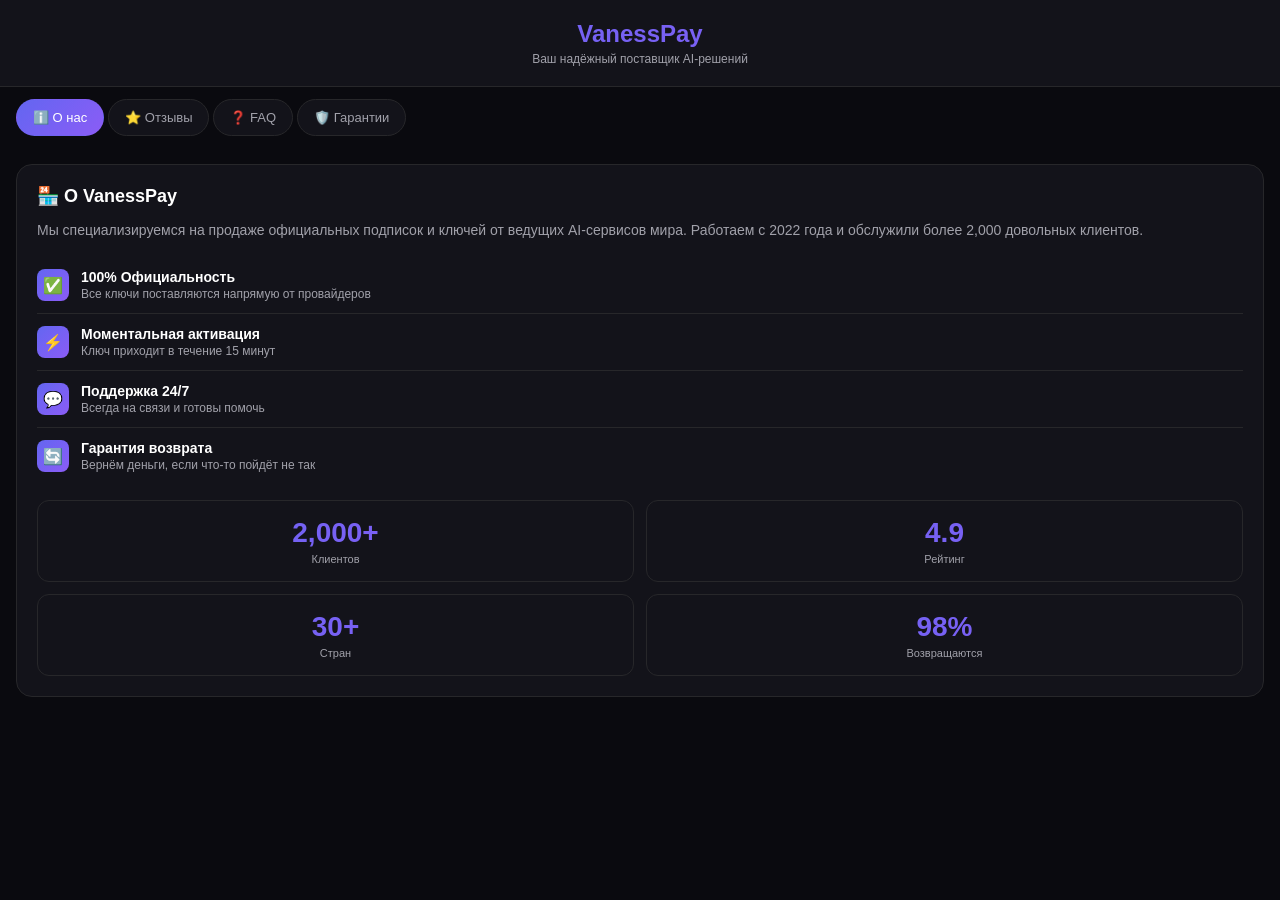
==== mini-app/index.html @ 2cfd7d1b "Add Mini App with tabs (about, reviews, FAQ, guarantees) and open_app button" ====
<!DOCTYPE html>
<html lang="ru">
<head>
    <meta charset="UTF-8">
    <meta name="viewport" content="width=device-width, initial-scale=1.0, maximum-scale=1.0, user-scalable=no">
    <title>VanessPay — AI решения</title>
    <script src="https://telegram.org/js/telegram-web-app.js"></script>
    <style>
        * {
            margin: 0;
            padding: 0;
            box-sizing: border-box;
        }

        :root {
            --bg-color: #0a0a0f;
            --card-bg: #13131a;
            --accent: #6366f1;
            --accent-hover: #818cf8;
            --text-primary: #ffffff;
            --text-secondary: #a1a1aa;
            --border: #27272a;
            --success: #22c55e;
            --gradient: linear-gradient(135deg, #6366f1 0%, #8b5cf6 100%);
        }

        body {
            font-family: -apple-system, BlinkMacSystemFont, 'Segoe UI', Roboto, sans-serif;
            background: var(--bg-color);
            color: var(--text-primary);
            min-height: 100vh;
            padding-bottom: 80px;
        }

        /* Header */
        .header {
            background: var(--card-bg);
            padding: 20px;
            text-align: center;
            border-bottom: 1px solid var(--border);
            position: sticky;
            top: 0;
            z-index: 100;
        }

        .header-logo {
            font-size: 24px;
            font-weight: 700;
            background: var(--gradient);
            -webkit-background-clip: text;
            -webkit-text-fill-color: transparent;
            background-clip: text;
        }

        .header-subtitle {
            color: var(--text-secondary);
            font-size: 12px;
            margin-top: 4px;
        }

        /* Tabs */
        .tabs {
            display: flex;
            gap: 4px;
            padding: 12px 16px;
            overflow-x: auto;
            -webkit-overflow-scrolling: touch;
            scrollbar-width: none;
            background: var(--bg-color);
            position: sticky;
            top: 80px;
        }

        .tabs::-webkit-scrollbar {
            display: none;
        }

        .tab {
            padding: 10px 16px;
            border-radius: 20px;
            font-size: 13px;
            font-weight: 500;
            white-space: nowrap;
            cursor: pointer;
            transition: all 0.3s ease;
            background: var(--card-bg);
            color: var(--text-secondary);
            border: 1px solid var(--border);
            min-width: fit-content;
        }

        .tab.active {
            background: var(--gradient);
            color: white;
            border-color: transparent;
        }

        /* Content */
        .content {
            padding: 16px;
        }

        .tab-content {
            display: none;
            animation: fadeIn 0.3s ease;
        }

        .tab-content.active {
            display: block;
        }

        @keyframes fadeIn {
            from { opacity: 0; transform: translateY(10px); }
            to { opacity: 1; transform: translateY(0); }
        }

        /* Cards */
        .card {
            background: var(--card-bg);
            border-radius: 16px;
            padding: 20px;
            margin-bottom: 16px;
            border: 1px solid var(--border);
        }

        .card-title {
            font-size: 18px;
            font-weight: 600;
            margin-bottom: 12px;
            display: flex;
            align-items: center;
            gap: 8px;
        }

        .card-text {
            color: var(--text-secondary);
            font-size: 14px;
            line-height: 1.6;
        }

        /* Feature List */
        .feature-list {
            list-style: none;
            margin-top: 16px;
        }

        .feature-item {
            display: flex;
            align-items: flex-start;
            gap: 12px;
            padding: 12px 0;
            border-bottom: 1px solid var(--border);
        }

        .feature-item:last-child {
            border-bottom: none;
        }

        .feature-icon {
            width: 32px;
            height: 32px;
            border-radius: 8px;
            background: var(--gradient);
            display: flex;
            align-items: center;
            justify-content: center;
            font-size: 16px;
            flex-shrink: 0;
        }

        .feature-text h4 {
            font-size: 14px;
            font-weight: 600;
            margin-bottom: 2px;
        }

        .feature-text p {
            font-size: 12px;
            color: var(--text-secondary);
        }

        /* Stats */
        .stats-grid {
            display: grid;
            grid-template-columns: repeat(2, 1fr);
            gap: 12px;
            margin-top: 16px;
        }

        .stat-card {
            background: var(--card-bg);
            border-radius: 12px;
            padding: 16px;
            text-align: center;
            border: 1px solid var(--border);
        }

        .stat-value {
            font-size: 28px;
            font-weight: 700;
            background: var(--gradient);
            -webkit-background-clip: text;
            -webkit-text-fill-color: transparent;
            background-clip: text;
        }

        .stat-label {
            font-size: 11px;
            color: var(--text-secondary);
            margin-top: 4px;
        }

        /* Reviews */
        .review-card {
            background: var(--card-bg);
            border-radius: 16px;
            padding: 16px;
            margin-bottom: 12px;
            border: 1px solid var(--border);
        }

        .review-header {
            display: flex;
            justify-content: space-between;
            align-items: center;
            margin-bottom: 8px;
        }

        .review-author {
            font-weight: 600;
            font-size: 14px;
        }

        .review-stars {
            color: #fbbf24;
            font-size: 12px;
        }

        .review-text {
            font-size: 13px;
            color: var(--text-secondary);
            line-height: 1.5;
        }

        /* FAQ */
        .faq-item {
            background: var(--card-bg);
            border-radius: 12px;
            margin-bottom: 8px;
            border: 1px solid var(--border);
            overflow: hidden;
        }

        .faq-question {
            padding: 16px;
            font-weight: 600;
            font-size: 14px;
            cursor: pointer;
            display: flex;
            justify-content: space-between;
            align-items: center;
        }

        .faq-question::after {
            content: '+';
            font-size: 20px;
            color: var(--accent);
            transition: transform 0.3s;
        }

        .faq-item.open .faq-question::after {
            transform: rotate(45deg);
        }

        .faq-answer {
            padding: 0 16px;
            max-height: 0;
            overflow: hidden;
            transition: all 0.3s ease;
            font-size: 13px;
            color: var(--text-secondary);
            line-height: 1.6;
        }

        .faq-item.open .faq-answer {
            padding: 0 16px 16px;
            max-height: 500px;
        }

        /* Guarantees */
        .guarantee-item {
            display: flex;
            align-items: flex-start;
            gap: 12px;
            padding: 14px 0;
            border-bottom: 1px solid var(--border);
        }

        .guarantee-item:last-child {
            border-bottom: none;
        }

        .guarantee-check {
            width: 24px;
            height: 24px;
            background: var(--success);
            border-radius: 50%;
            display: flex;
            align-items: center;
            justify-content: center;
            font-size: 12px;
            flex-shrink: 0;
        }

        .guarantee-text {
            font-size: 13px;
            line-height: 1.5;
        }

        .guarantee-text strong {
            display: block;
            margin-bottom: 2px;
        }

        /* CTA Button */
        .cta-button {
            display: block;
            width: 100%;
            padding: 16px;
            background: var(--gradient);
            color: white;
            border: none;
            border-radius: 12px;
            font-size: 15px;
            font-weight: 600;
            cursor: pointer;
            text-align: center;
            text-decoration: none;
            margin-top: 20px;
        }

        /* Mobile adjustments */
        @media (max-width: 380px) {
            .stats-grid {
                grid-template-columns: 1fr;
            }
        }

        /* Loading animation */
        .skeleton {
            background: linear-gradient(90deg, var(--card-bg) 25%, var(--border) 50%, var(--card-bg) 75%);
            background-size: 200% 100%;
            animation: shimmer 1.5s infinite;
            border-radius: 8px;
            height: 100px;
        }

        @keyframes shimmer {
            0% { background-position: -200% 0; }
            100% { background-position: 200% 0; }
        }
    </style>
</head>
<body>
    <!-- Header -->
    <header class="header">
        <div class="header-logo">VanessPay</div>
        <div class="header-subtitle">Ваш надёжный поставщик AI-решений</div>
    </header>

    <!-- Tabs -->
    <nav class="tabs">
        <div class="tab active" data-tab="about">ℹ️ О нас</div>
        <div class="tab" data-tab="reviews">⭐ Отзывы</div>
        <div class="tab" data-tab="faq">❓ FAQ</div>
        <div class="tab" data-tab="guarantees">🛡️ Гарантии</div>
    </nav>

    <!-- Content -->
    <main class="content">
        <!-- О нас -->
        <div class="tab-content active" id="about">
            <div class="card">
                <div class="card-title">🏪 О VanessPay</div>
                <div class="card-text">
                    Мы специализируемся на продаже официальных подписок и ключей от ведущих AI-сервисов мира. Работаем с 2022 года и обслужили более 2,000 довольных клиентов.
                </div>

                <ul class="feature-list">
                    <li class="feature-item">
                        <div class="feature-icon">✅</div>
                        <div class="feature-text">
                            <h4>100% Официальность</h4>
                            <p>Все ключи поставляются напрямую от провайдеров</p>
                        </div>
                    </li>
                    <li class="feature-item">
                        <div class="feature-icon">⚡</div>
                        <div class="feature-text">
                            <h4>Моментальная активация</h4>
                            <p>Ключ приходит в течение 15 минут</p>
                        </div>
                    </li>
                    <li class="feature-item">
                        <div class="feature-icon">💬</div>
                        <div class="feature-text">
                            <h4>Поддержка 24/7</h4>
                            <p>Всегда на связи и готовы помочь</p>
                        </div>
                    </li>
                    <li class="feature-item">
                        <div class="feature-icon">🔄</div>
                        <div class="feature-text">
                            <h4>Гарантия возврата</h4>
                            <p>Вернём деньги, если что-то пойдёт не так</p>
                        </div>
                    </li>
                </ul>

                <div class="stats-grid">
                    <div class="stat-card">
                        <div class="stat-value">2,000+</div>
                        <div class="stat-label">Клиентов</div>
                    </div>
                    <div class="stat-card">
                        <div class="stat-value">4.9</div>
                        <div class="stat-label">Рейтинг</div>
                    </div>
                    <div class="stat-card">
                        <div class="stat-value">30+</div>
                        <div class="stat-label">Стран</div>
                    </div>
                    <div class="stat-card">
                        <div class="stat-value">98%</div>
                        <div class="stat-label">Возвращаются</div>
                    </div>
                </div>
            </div>
        </div>

        <!-- Отзывы -->
        <div class="tab-content" id="reviews">
            <div class="review-card">
                <div class="review-header">
                    <span class="review-author">💬 Алексей М., Москва</span>
                    <span class="review-stars">⭐⭐⭐⭐⭐</span>
                </div>
                <div class="review-text">
                    «Заказывал ChatGPT Plus на месяц. Ключ пришёл за 10 минут, всё работает идеально. Рекомендую!»
                </div>
            </div>

            <div class="review-card">
                <div class="review-header">
                    <span class="review-author">💬 Екатерина К., Киев</span>
                    <span class="review-stars">⭐⭐⭐⭐⭐</span>
                </div>
                <div class="review-text">
                    «Пользуюсь Midjourney через VanessPay уже полгода. Никаких проблем, цены адекватные, поддержка отвечает быстро.»
                </div>
            </div>

            <div class="review-card">
                <div class="review-header">
                    <span class="review-author">💬 Дмитрий В., Алматы</span>
                    <span class="review-stars">⭐⭐⭐⭐⭐</span>
                </div>
                <div class="review-text">
                    «Получил Gemini Ultra + Veo. Всё официально, можно проверить в своём аккаунте Google. Супер сервис!»
                </div>
            </div>

            <div class="review-card">
                <div class="review-header">
                    <span class="review-author">💬 Анна С., Минск</span>
                    <span class="review-stars">⭐⭐⭐⭐⭐</span>
                </div>
                <div class="review-text">
                    «Claude Pro — это просто космос! Спасибо команде за быструю активацию и адекватные цены.»
                </div>
            </div>

            <div class="review-card">
                <div class="review-header">
                    <span class="review-author">💬 Максим Т., Ташкент</span>
                    <span class="review-stars">⭐⭐⭐⭐⭐</span>
                </div>
                <div class="review-text">
                    «Заказывал Sora 2 для своего проекта. Результат превзошёл ожидания. Профессиональный подход!»
                </div>
            </div>
        </div>

        <!-- FAQ -->
        <div class="tab-content" id="faq">
            <div class="faq-item">
                <div class="faq-question">Это официальные ключи?</div>
                <div class="faq-answer">
                    Да, мы продаём только официальные подписки от компаний-разработчиков (OpenAI, Google, Anthropic и др.).
                </div>
            </div>

            <div class="faq-item">
                <div class="faq-question">Как быстро придёт ключ?</div>
                <div class="faq-answer">
                    Обычно в течение 15 минут после подтверждения оплаты.
                </div>
            </div>

            <div class="faq-item">
                <div class="faq-question">Что если ключ не будет работать?</div>
                <div class="faq-answer">
                    Гарантируем замену или полный возврат средств в течение 24 часов.
                </div>
            </div>

            <div class="faq-item">
                <div class="faq-question">Можно ли продлить подписку?</div>
                <div class="faq-answer">
                    Да, просто напишите менеджеру за несколько дней до окончания срока.
                </div>
            </div>

            <div class="faq-item">
                <div class="faq-question">Как происходит оплата?</div>
                <div class="faq-answer">
                    Оплата через безопасные каналы: криптовалюта, банковская карта, ЮMoney, СБП.
                </div>
            </div>

            <div class="faq-item">
                <div class="faq-question">Есть ли скидки?</div>
                <div class="faq-answer">
                    Да! При заказе от 3 месяцев — скидка 10%. От 6 месяцев — 15%.
                </div>
            </div>

            <div class="faq-item">
                <div class="faq-question">Поддерживаете ли вы клиентов?</div>
                <div class="faq-answer">
                    Да, поддержка работает 24/7 через Telegram.
                </div>
            </div>
        </div>

        <!-- Гарантии -->
        <div class="tab-content" id="guarantees">
            <div class="card">
                <div class="card-title">🛡️ Наши гарантии</div>

                <div class="guarantee-item">
                    <div class="guarantee-check">✓</div>
                    <div class="guarantee-text">
                        <strong>Юридическая чистота</strong>
                        Все операции официальны. Мы работаем в правовом поле.
                    </div>
                </div>

                <div class="guarantee-item">
                    <div class="guarantee-check">✓</div>
                    <div class="guarantee-text">
                        <strong>Оригинальные ключи</strong>
                        Поставляем только официальные подписки от компаний-разработчиков.
                    </div>
                </div>

                <div class="guarantee-item">
                    <div class="guarantee-check">✓</div>
                    <div class="guarantee-text">
                        <strong>Конфиденциальность</strong>
                        Ваши платёжные данные не хранятся на наших серверах.
                    </div>
                </div>

                <div class="guarantee-item">
                    <div class="guarantee-check">✓</div>
                    <div class="guarantee-text">
                        <strong>Гарантия работоспособности</strong>
                        Если ключ не работает — заменим или вернём деньги.
                    </div>
                </div>

                <div class="guarantee-item">
                    <div class="guarantee-check">✓</div>
                    <div class="guarantee-text">
                        <strong>Поддержка при настройке</strong>
                        Поможем активировать и настроить, если возникнут сложности.
                    </div>
                </div>

                <div class="guarantee-item">
                    <div class="guarantee-check">✓</div>
                    <div class="guarantee-text">
                        <strong>Прозрачное ценообразование</strong>
                        Цены без скрытых плалатежей. Что видите — то платите.
                    </div>
                </div>
            </div>
        </div>
    </main>

    <script>
        // Telegram Web App
        const tg = window.Telegram.WebApp;
        tg.ready();
        tg.expand();

        // Tabs functionality
        const tabs = document.querySelectorAll('.tab');
        const contents = document.querySelectorAll('.tab-content');

        tabs.forEach(tab => {
            tab.addEventListener('click', () => {
                const targetId = tab.dataset.tab;

                // Update active tab
                tabs.forEach(t => t.classList.remove('active'));
                tab.classList.add('active');

                // Update content
                contents.forEach(c => c.classList.remove('active'));
                document.getElementById(targetId).classList.add('active');
            });
        });

        // FAQ accordion
        document.querySelectorAll('.faq-question').forEach(question => {
            question.addEventListener('click', () => {
                const item = question.parentElement;
                item.classList.toggle('open');
            });
        });

        // Mark as fully loaded
        tg.ready();
    </script>
</body>
</html>
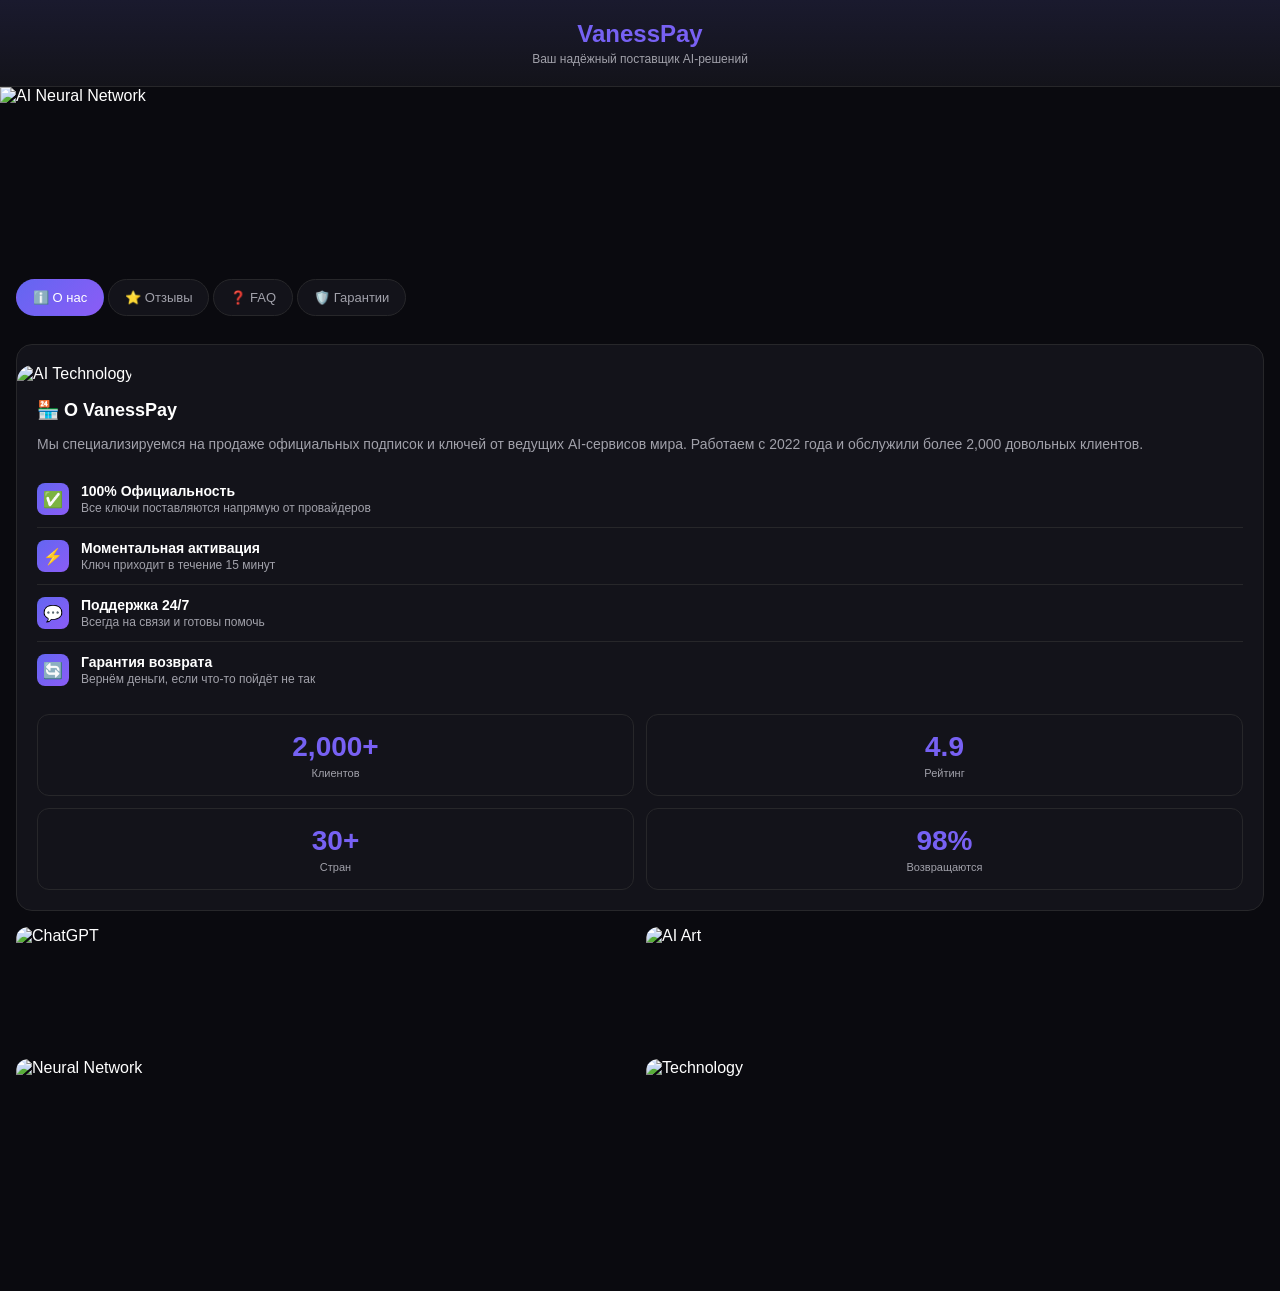
==== commit f1635308: "Add stock images to Mini App: hero image, AI photos, avatars, shields" ====
--- a/mini-app/index.html
+++ b/mini-app/index.html
@@ -34,7 +34,7 @@
 
         /* Header */
         .header {
-            background: var(--card-bg);
+            background: linear-gradient(180deg, #1a1a2e 0%, var(--card-bg) 100%);
             padding: 20px;
             text-align: center;
             border-bottom: 1px solid var(--border);
@@ -56,6 +56,15 @@
             color: var(--text-secondary);
             font-size: 12px;
             margin-top: 4px;
+        }
+
+        /* Hero Image */
+        .hero-image {
+            width: 100%;
+            height: 180px;
+            object-fit: cover;
+            border-radius: 0;
+            display: block;
         }
 
         /* Tabs */
@@ -121,6 +130,15 @@
             padding: 20px;
             margin-bottom: 16px;
             border: 1px solid var(--border);
+            overflow: hidden;
+        }
+
+        .card-image {
+            width: calc(100% + 40px);
+            margin: -20px -20px 16px -20px;
+            height: 160px;
+            object-fit: cover;
+            border-radius: 16px 16px 0 0;
         }
 
         .card-title {
@@ -210,6 +228,21 @@
             margin-top: 4px;
         }
 
+        /* Image Grid */
+        .image-grid {
+            display: grid;
+            grid-template-columns: repeat(2, 1fr);
+            gap: 12px;
+            margin: 16px 0;
+        }
+
+        .image-grid-item {
+            width: 100%;
+            height: 120px;
+            object-fit: cover;
+            border-radius: 12px;
+        }
+
         /* Reviews */
         .review-card {
             background: var(--card-bg);
@@ -221,9 +254,16 @@
 
         .review-header {
             display: flex;
-            justify-content: space-between;
             align-items: center;
             margin-bottom: 8px;
+        }
+
+        .review-avatar {
+            width: 40px;
+            height: 40px;
+            border-radius: 50%;
+            object-fit: cover;
+            margin-right: 12px;
         }
 
         .review-author {
@@ -234,6 +274,7 @@
         .review-stars {
             color: #fbbf24;
             font-size: 12px;
+            margin-left: auto;
         }
 
         .review-text {
@@ -322,21 +363,22 @@
             margin-bottom: 2px;
         }
 
-        /* CTA Button */
-        .cta-button {
-            display: block;
+        /* Guarantee Image */
+        .guarantee-image {
             width: 100%;
-            padding: 16px;
-            background: var(--gradient);
-            color: white;
-            border: none;
+            height: 200px;
+            object-fit: cover;
             border-radius: 12px;
-            font-size: 15px;
-            font-weight: 600;
-            cursor: pointer;
-            text-align: center;
-            text-decoration: none;
-            margin-top: 20px;
+            margin: 16px 0;
+        }
+
+        /* FAQ Image */
+        .faq-image {
+            width: calc(100% + 40px);
+            margin: -20px -20px 16px -20px;
+            height: 140px;
+            object-fit: cover;
+            border-radius: 16px 16px 0 0;
         }
 
         /* Mobile adjustments */
@@ -344,20 +386,6 @@
             .stats-grid {
                 grid-template-columns: 1fr;
             }
-        }
-
-        /* Loading animation */
-        .skeleton {
-            background: linear-gradient(90deg, var(--card-bg) 25%, var(--border) 50%, var(--card-bg) 75%);
-            background-size: 200% 100%;
-            animation: shimmer 1.5s infinite;
-            border-radius: 8px;
-            height: 100px;
-        }
-
-        @keyframes shimmer {
-            0% { background-position: -200% 0; }
-            100% { background-position: 200% 0; }
         }
     </style>
 </head>
@@ -368,6 +396,13 @@
         <div class="header-subtitle">Ваш надёжный поставщик AI-решений</div>
     </header>
 
+    <!-- Hero Image -->
+    <img 
+        src="https://images.unsplash.com/photo-1677442136019-21780ecad995?w=800&q=80" 
+        alt="AI Neural Network" 
+        class="hero-image"
+    >
+
     <!-- Tabs -->
     <nav class="tabs">
         <div class="tab active" data-tab="about">ℹ️ О нас</div>
@@ -381,6 +416,11 @@
         <!-- О нас -->
         <div class="tab-content active" id="about">
             <div class="card">
+                <img 
+                    src="https://images.unsplash.com/photo-1620712943543-bcc4688e7485?w=600&q=80" 
+                    alt="AI Technology" 
+                    class="card-image"
+                >
                 <div class="card-title">🏪 О VanessPay</div>
                 <div class="card-text">
                     Мы специализируемся на продаже официальных подписок и ключей от ведущих AI-сервисов мира. Работаем с 2022 года и обслужили более 2,000 довольных клиентов.
@@ -436,13 +476,51 @@
                     </div>
                 </div>
             </div>
+
+            <!-- AI Products Grid -->
+            <div class="image-grid">
+                <img 
+                    src="https://images.unsplash.com/photo-1677776094982-6a5a6d7e9e63?w=400&q=80" 
+                    alt="ChatGPT" 
+                    class="image-grid-item"
+                >
+                <img 
+                    src="https://images.unsplash.com/photo-1684391729462-63ef8c3f7f5a?w=400&q=80" 
+                    alt="AI Art" 
+                    class="image-grid-item"
+                >
+                <img 
+                    src="https://images.unsplash.com/photo-1620712943543-bcc4688e7485?w=400&q=80" 
+                    alt="Neural Network" 
+                    class="image-grid-item"
+                >
+                <img 
+                    src="https://images.unsplash.com/photo-1677442136019-21780ecad995?w=400&q=80" 
+                    alt="Technology" 
+                    class="image-grid-item"
+                >
+            </div>
         </div>
 
         <!-- Отзывы -->
         <div class="tab-content" id="reviews">
+            <div class="card">
+                <img 
+                    src="https://images.unsplash.com/photo-1553729459-efe14ef6055d?w=600&q=80" 
+                    alt="Happy Customers" 
+                    class="card-image"
+                >
+                <div class="card-title">⭐ Отзывы клиентов</div>
+            </div>
+
             <div class="review-card">
                 <div class="review-header">
-                    <span class="review-author">💬 Алексей М., Москва</span>
+                    <img 
+                        src="https://images.unsplash.com/photo-1507003211169-0a1dd7228f2d?w=100&q=80" 
+                        alt="Avatar" 
+                        class="review-avatar"
+                    >
+                    <span class="review-author">Алексей М., Москва</span>
                     <span class="review-stars">⭐⭐⭐⭐⭐</span>
                 </div>
                 <div class="review-text">
@@ -452,7 +530,12 @@
 
             <div class="review-card">
                 <div class="review-header">
-                    <span class="review-author">💬 Екатерина К., Киев</span>
+                    <img 
+                        src="https://images.unsplash.com/photo-1494790108377-be9c29b29330?w=100&q=80" 
+                        alt="Avatar" 
+                        class="review-avatar"
+                    >
+                    <span class="review-author">Екатерина К., Киев</span>
                     <span class="review-stars">⭐⭐⭐⭐⭐</span>
                 </div>
                 <div class="review-text">
@@ -462,7 +545,12 @@
 
             <div class="review-card">
                 <div class="review-header">
-                    <span class="review-author">💬 Дмитрий В., Алматы</span>
+                    <img 
+                        src="https://images.unsplash.com/photo-1500648767791-00dcc994a43e?w=100&q=80" 
+                        alt="Avatar" 
+                        class="review-avatar"
+                    >
+                    <span class="review-author">Дмитрий В., Алматы</span>
                     <span class="review-stars">⭐⭐⭐⭐⭐</span>
                 </div>
                 <div class="review-text">
@@ -472,7 +560,12 @@
 
             <div class="review-card">
                 <div class="review-header">
-                    <span class="review-author">💬 Анна С., Минск</span>
+                    <img 
+                        src="https://images.unsplash.com/photo-1438761681033-6461ffad8d80?w=100&q=80" 
+                        alt="Avatar" 
+                        class="review-avatar"
+                    >
+                    <span class="review-author">Анна С., Минск</span>
                     <span class="review-stars">⭐⭐⭐⭐⭐</span>
                 </div>
                 <div class="review-text">
@@ -482,7 +575,12 @@
 
             <div class="review-card">
                 <div class="review-header">
-                    <span class="review-author">💬 Максим Т., Ташкент</span>
+                    <img 
+                        src="https://images.unsplash.com/photo-1472099645785-5658abf4ff4e?w=100&q=80" 
+                        alt="Avatar" 
+                        class="review-avatar"
+                    >
+                    <span class="review-author">Максим Т., Ташкент</span>
                     <span class="review-stars">⭐⭐⭐⭐⭐</span>
                 </div>
                 <div class="review-text">
@@ -493,6 +591,15 @@
 
         <!-- FAQ -->
         <div class="tab-content" id="faq">
+            <div class="card">
+                <img 
+                    src="https://images.unsplash.com/photo-1535378917042-10a22c95931a?w=600&q=80" 
+                    alt="Questions" 
+                    class="faq-image"
+                >
+                <div class="card-title">❓ Частые вопросы</div>
+            </div>
+
             <div class="faq-item">
                 <div class="faq-question">Это официальные ключи?</div>
                 <div class="faq-answer">
@@ -547,6 +654,11 @@
         <div class="tab-content" id="guarantees">
             <div class="card">
                 <div class="card-title">🛡️ Наши гарантии</div>
+                <img 
+                    src="https://images.unsplash.com/photo-1563013544-824ae1b704d3?w=600&q=80" 
+                    alt="Security Shield" 
+                    class="guarantee-image"
+                >
 
                 <div class="guarantee-item">
                     <div class="guarantee-check">✓</div>
@@ -592,7 +704,7 @@
                     <div class="guarantee-check">✓</div>
                     <div class="guarantee-text">
                         <strong>Прозрачное ценообразование</strong>
-                        Цены без скрытых плалатежей. Что видите — то платите.
+                        Цены без скрытых платежей. Что видите — то платите.
                     </div>
                 </div>
             </div>
@@ -613,11 +725,9 @@
             tab.addEventListener('click', () => {
                 const targetId = tab.dataset.tab;
 
-                // Update active tab
                 tabs.forEach(t => t.classList.remove('active'));
                 tab.classList.add('active');
 
-                // Update content
                 contents.forEach(c => c.classList.remove('active'));
                 document.getElementById(targetId).classList.add('active');
             });
@@ -631,7 +741,6 @@
             });
         });
 
-        // Mark as fully loaded
         tg.ready();
     </script>
 </body>
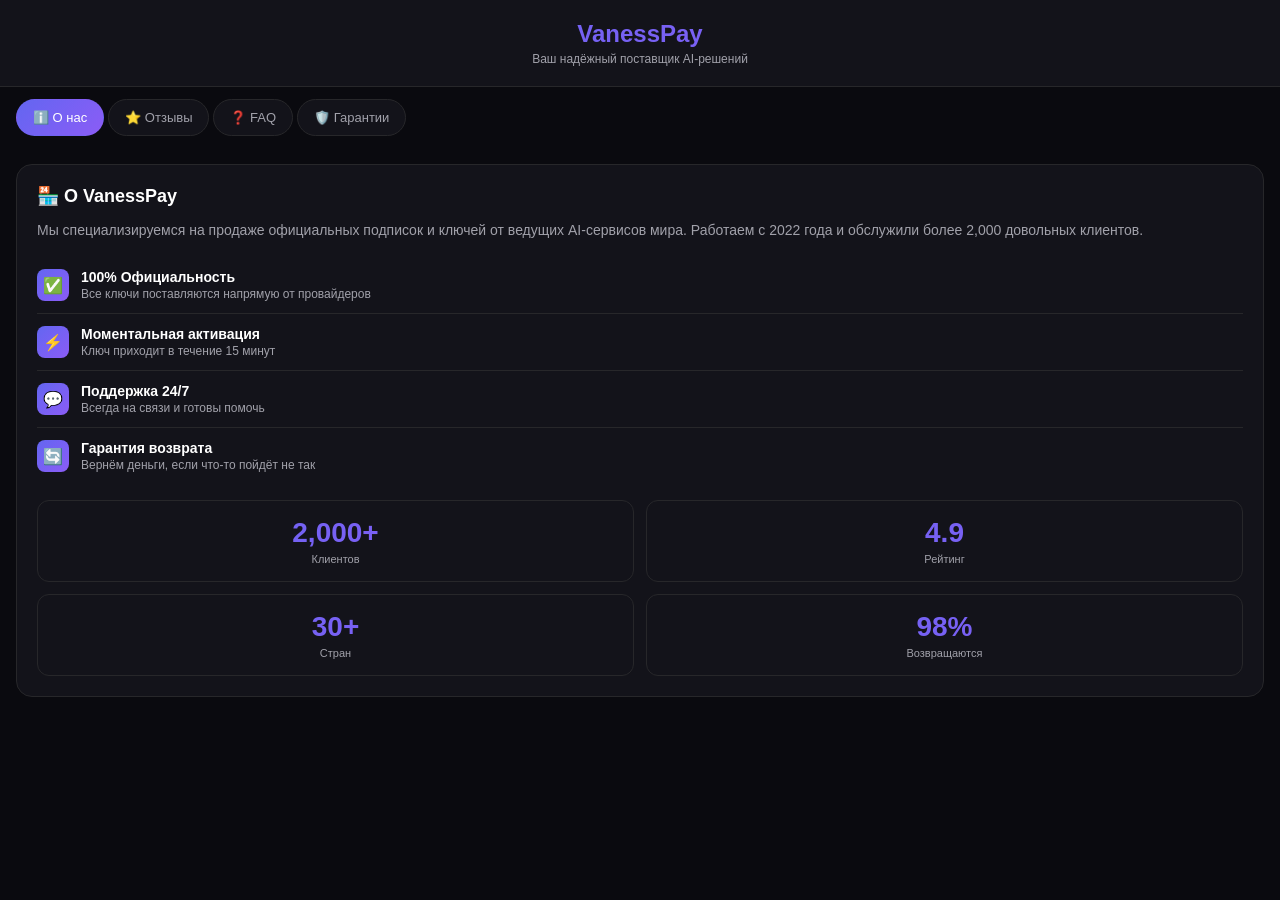
==== commit 127b754f: "Revert to working version (d418b00)" ====
--- a/mini-app/index.html
+++ b/mini-app/index.html
@@ -1,747 +1,666 @@
-<!DOCTYPE html>
+<!doctype html>
 <html lang="ru">
-<head>
-    <meta charset="UTF-8">
-    <meta name="viewport" content="width=device-width, initial-scale=1.0, maximum-scale=1.0, user-scalable=no">
+  <head>
+    <meta charset="UTF-8" />
+    <meta
+      name="viewport"
+      content="width=device-width, initial-scale=1.0, maximum-scale=1.0, user-scalable=no"
+    />
     <title>VanessPay — AI решения</title>
     <script src="https://telegram.org/js/telegram-web-app.js"></script>
     <style>
-        * {
-            margin: 0;
-            padding: 0;
-            box-sizing: border-box;
+      * {
+        margin: 0;
+        padding: 0;
+        box-sizing: border-box;
+      }
+
+      :root {
+        --bg-color: #0a0a0f;
+        --card-bg: #13131a;
+        --accent: #6366f1;
+        --accent-hover: #818cf8;
+        --text-primary: #ffffff;
+        --text-secondary: #a1a1aa;
+        --border: #27272a;
+        --success: #22c55e;
+        --gradient: linear-gradient(135deg, #6366f1 0%, #8b5cf6 100%);
+      }
+
+      body {
+        font-family:
+          -apple-system, BlinkMacSystemFont, "Segoe UI", Roboto, sans-serif;
+        background: var(--bg-color);
+        color: var(--text-primary);
+        min-height: 100vh;
+        padding-bottom: 80px;
+      }
+
+      /* Header */
+      .header {
+        background: var(--card-bg);
+        padding: 20px;
+        text-align: center;
+        border-bottom: 1px solid var(--border);
+        position: sticky;
+        top: 0;
+        z-index: 100;
+      }
+
+      .header-logo {
+        font-size: 24px;
+        font-weight: 700;
+        background: var(--gradient);
+        -webkit-background-clip: text;
+        -webkit-text-fill-color: transparent;
+        background-clip: text;
+      }
+
+      .header-subtitle {
+        color: var(--text-secondary);
+        font-size: 12px;
+        margin-top: 4px;
+      }
+
+      /* Tabs */
+      .tabs {
+        display: flex;
+        gap: 4px;
+        padding: 12px 16px;
+        overflow-x: auto;
+        -webkit-overflow-scrolling: touch;
+        scrollbar-width: none;
+        background: var(--bg-color);
+        position: sticky;
+        top: 80px;
+      }
+
+      .tabs::-webkit-scrollbar {
+        display: none;
+      }
+
+      .tab {
+        padding: 10px 16px;
+        border-radius: 20px;
+        font-size: 13px;
+        font-weight: 500;
+        white-space: nowrap;
+        cursor: pointer;
+        transition: all 0.3s ease;
+        background: var(--card-bg);
+        color: var(--text-secondary);
+        border: 1px solid var(--border);
+        min-width: fit-content;
+      }
+
+      .tab.active {
+        background: var(--gradient);
+        color: white;
+        border-color: transparent;
+      }
+
+      /* Content */
+      .content {
+        padding: 16px;
+      }
+
+      .tab-content {
+        display: none;
+        animation: fadeIn 0.3s ease;
+      }
+
+      .tab-content.active {
+        display: block;
+      }
+
+      @keyframes fadeIn {
+        from {
+          opacity: 0;
+          transform: translateY(10px);
         }
-
-        :root {
-            --bg-color: #0a0a0f;
-            --card-bg: #13131a;
-            --accent: #6366f1;
-            --accent-hover: #818cf8;
-            --text-primary: #ffffff;
-            --text-secondary: #a1a1aa;
-            --border: #27272a;
-            --success: #22c55e;
-            --gradient: linear-gradient(135deg, #6366f1 0%, #8b5cf6 100%);
+        to {
+          opacity: 1;
+          transform: translateY(0);
         }
-
-        body {
-            font-family: -apple-system, BlinkMacSystemFont, 'Segoe UI', Roboto, sans-serif;
-            background: var(--bg-color);
-            color: var(--text-primary);
-            min-height: 100vh;
-            padding-bottom: 80px;
+      }
+
+      /* Cards */
+      .card {
+        background: var(--card-bg);
+        border-radius: 16px;
+        padding: 20px;
+        margin-bottom: 16px;
+        border: 1px solid var(--border);
+      }
+
+      .card-title {
+        font-size: 18px;
+        font-weight: 600;
+        margin-bottom: 12px;
+        display: flex;
+        align-items: center;
+        gap: 8px;
+      }
+
+      .card-text {
+        color: var(--text-secondary);
+        font-size: 14px;
+        line-height: 1.6;
+      }
+
+      /* Feature List */
+      .feature-list {
+        list-style: none;
+        margin-top: 16px;
+      }
+
+      .feature-item {
+        display: flex;
+        align-items: flex-start;
+        gap: 12px;
+        padding: 12px 0;
+        border-bottom: 1px solid var(--border);
+      }
+
+      .feature-item:last-child {
+        border-bottom: none;
+      }
+
+      .feature-icon {
+        width: 32px;
+        height: 32px;
+        border-radius: 8px;
+        background: var(--gradient);
+        display: flex;
+        align-items: center;
+        justify-content: center;
+        font-size: 16px;
+        flex-shrink: 0;
+      }
+
+      .feature-text h4 {
+        font-size: 14px;
+        font-weight: 600;
+        margin-bottom: 2px;
+      }
+
+      .feature-text p {
+        font-size: 12px;
+        color: var(--text-secondary);
+      }
+
+      /* Stats */
+      .stats-grid {
+        display: grid;
+        grid-template-columns: repeat(2, 1fr);
+        gap: 12px;
+        margin-top: 16px;
+      }
+
+      .stat-card {
+        background: var(--card-bg);
+        border-radius: 12px;
+        padding: 16px;
+        text-align: center;
+        border: 1px solid var(--border);
+      }
+
+      .stat-value {
+        font-size: 28px;
+        font-weight: 700;
+        background: var(--gradient);
+        -webkit-background-clip: text;
+        -webkit-text-fill-color: transparent;
+        background-clip: text;
+      }
+
+      .stat-label {
+        font-size: 11px;
+        color: var(--text-secondary);
+        margin-top: 4px;
+      }
+
+      /* Reviews */
+      .review-card {
+        background: var(--card-bg);
+        border-radius: 16px;
+        padding: 16px;
+        margin-bottom: 12px;
+        border: 1px solid var(--border);
+      }
+
+      .review-header {
+        display: flex;
+        justify-content: space-between;
+        align-items: center;
+        margin-bottom: 8px;
+      }
+
+      .review-author {
+        font-weight: 600;
+        font-size: 14px;
+      }
+
+      .review-stars {
+        color: #fbbf24;
+        font-size: 12px;
+      }
+
+      .review-text {
+        font-size: 13px;
+        color: var(--text-secondary);
+        line-height: 1.5;
+      }
+
+      /* FAQ */
+      .faq-item {
+        background: var(--card-bg);
+        border-radius: 12px;
+        margin-bottom: 8px;
+        border: 1px solid var(--border);
+        overflow: hidden;
+      }
+
+      .faq-question {
+        padding: 16px;
+        font-weight: 600;
+        font-size: 14px;
+        cursor: pointer;
+        display: flex;
+        justify-content: space-between;
+        align-items: center;
+      }
+
+      .faq-question::after {
+        content: "+";
+        font-size: 20px;
+        color: var(--accent);
+        transition: transform 0.3s;
+      }
+
+      .faq-item.open .faq-question::after {
+        transform: rotate(45deg);
+      }
+
+      .faq-answer {
+        padding: 0 16px;
+        max-height: 0;
+        overflow: hidden;
+        transition: all 0.3s ease;
+        font-size: 13px;
+        color: var(--text-secondary);
+        line-height: 1.6;
+      }
+
+      .faq-item.open .faq-answer {
+        padding: 0 16px 16px;
+        max-height: 500px;
+      }
+
+      /* Guarantees */
+      .guarantee-item {
+        display: flex;
+        align-items: flex-start;
+        gap: 12px;
+        padding: 14px 0;
+        border-bottom: 1px solid var(--border);
+      }
+
+      .guarantee-item:last-child {
+        border-bottom: none;
+      }
+
+      .guarantee-check {
+        width: 24px;
+        height: 24px;
+        background: var(--success);
+        border-radius: 50%;
+        display: flex;
+        align-items: center;
+        justify-content: center;
+        font-size: 12px;
+        flex-shrink: 0;
+      }
+
+      .guarantee-text {
+        font-size: 13px;
+        line-height: 1.5;
+      }
+
+      .guarantee-text strong {
+        display: block;
+        margin-bottom: 2px;
+      }
+
+      /* CTA Button */
+      .cta-button {
+        display: block;
+        width: 100%;
+        padding: 16px;
+        background: var(--gradient);
+        color: white;
+        border: none;
+        border-radius: 12px;
+        font-size: 15px;
+        font-weight: 600;
+        cursor: pointer;
+        text-align: center;
+        text-decoration: none;
+        margin-top: 20px;
+      }
+
+      /* Mobile adjustments */
+      @media (max-width: 380px) {
+        .stats-grid {
+          grid-template-columns: 1fr;
         }
-
-        /* Header */
-        .header {
-            background: linear-gradient(180deg, #1a1a2e 0%, var(--card-bg) 100%);
-            padding: 20px;
-            text-align: center;
-            border-bottom: 1px solid var(--border);
-            position: sticky;
-            top: 0;
-            z-index: 100;
+      }
+
+      /* Loading animation */
+      .skeleton {
+        background: linear-gradient(
+          90deg,
+          var(--card-bg) 25%,
+          var(--border) 50%,
+          var(--card-bg) 75%
+        );
+        background-size: 200% 100%;
+        animation: shimmer 1.5s infinite;
+        border-radius: 8px;
+        height: 100px;
+      }
+
+      @keyframes shimmer {
+        0% {
+          background-position: -200% 0;
         }
-
-        .header-logo {
-            font-size: 24px;
-            font-weight: 700;
-            background: var(--gradient);
-            -webkit-background-clip: text;
-            -webkit-text-fill-color: transparent;
-            background-clip: text;
+        100% {
+          background-position: 200% 0;
         }
-
-        .header-subtitle {
-            color: var(--text-secondary);
-            font-size: 12px;
-            margin-top: 4px;
-        }
-
-        /* Hero Image */
-        .hero-image {
-            width: 100%;
-            height: 180px;
-            object-fit: cover;
-            border-radius: 0;
-            display: block;
-        }
-
-        /* Tabs */
-        .tabs {
-            display: flex;
-            gap: 4px;
-            padding: 12px 16px;
-            overflow-x: auto;
-            -webkit-overflow-scrolling: touch;
-            scrollbar-width: none;
-            background: var(--bg-color);
-            position: sticky;
-            top: 80px;
-        }
-
-        .tabs::-webkit-scrollbar {
-            display: none;
-        }
-
-        .tab {
-            padding: 10px 16px;
-            border-radius: 20px;
-            font-size: 13px;
-            font-weight: 500;
-            white-space: nowrap;
-            cursor: pointer;
-            transition: all 0.3s ease;
-            background: var(--card-bg);
-            color: var(--text-secondary);
-            border: 1px solid var(--border);
-            min-width: fit-content;
-        }
-
-        .tab.active {
-            background: var(--gradient);
-            color: white;
-            border-color: transparent;
-        }
-
-        /* Content */
-        .content {
-            padding: 16px;
-        }
-
-        .tab-content {
-            display: none;
-            animation: fadeIn 0.3s ease;
-        }
-
-        .tab-content.active {
-            display: block;
-        }
-
-        @keyframes fadeIn {
-            from { opacity: 0; transform: translateY(10px); }
-            to { opacity: 1; transform: translateY(0); }
-        }
-
-        /* Cards */
-        .card {
-            background: var(--card-bg);
-            border-radius: 16px;
-            padding: 20px;
-            margin-bottom: 16px;
-            border: 1px solid var(--border);
-            overflow: hidden;
-        }
-
-        .card-image {
-            width: calc(100% + 40px);
-            margin: -20px -20px 16px -20px;
-            height: 160px;
-            object-fit: cover;
-            border-radius: 16px 16px 0 0;
-        }
-
-        .card-title {
-            font-size: 18px;
-            font-weight: 600;
-            margin-bottom: 12px;
-            display: flex;
-            align-items: center;
-            gap: 8px;
-        }
-
-        .card-text {
-            color: var(--text-secondary);
-            font-size: 14px;
-            line-height: 1.6;
-        }
-
-        /* Feature List */
-        .feature-list {
-            list-style: none;
-            margin-top: 16px;
-        }
-
-        .feature-item {
-            display: flex;
-            align-items: flex-start;
-            gap: 12px;
-            padding: 12px 0;
-            border-bottom: 1px solid var(--border);
-        }
-
-        .feature-item:last-child {
-            border-bottom: none;
-        }
-
-        .feature-icon {
-            width: 32px;
-            height: 32px;
-            border-radius: 8px;
-            background: var(--gradient);
-            display: flex;
-            align-items: center;
-            justify-content: center;
-            font-size: 16px;
-            flex-shrink: 0;
-        }
-
-        .feature-text h4 {
-            font-size: 14px;
-            font-weight: 600;
-            margin-bottom: 2px;
-        }
-
-        .feature-text p {
-            font-size: 12px;
-            color: var(--text-secondary);
-        }
-
-        /* Stats */
-        .stats-grid {
-            display: grid;
-            grid-template-columns: repeat(2, 1fr);
-            gap: 12px;
-            margin-top: 16px;
-        }
-
-        .stat-card {
-            background: var(--card-bg);
-            border-radius: 12px;
-            padding: 16px;
-            text-align: center;
-            border: 1px solid var(--border);
-        }
-
-        .stat-value {
-            font-size: 28px;
-            font-weight: 700;
-            background: var(--gradient);
-            -webkit-background-clip: text;
-            -webkit-text-fill-color: transparent;
-            background-clip: text;
-        }
-
-        .stat-label {
-            font-size: 11px;
-            color: var(--text-secondary);
-            margin-top: 4px;
-        }
-
-        /* Image Grid */
-        .image-grid {
-            display: grid;
-            grid-template-columns: repeat(2, 1fr);
-            gap: 12px;
-            margin: 16px 0;
-        }
-
-        .image-grid-item {
-            width: 100%;
-            height: 120px;
-            object-fit: cover;
-            border-radius: 12px;
-        }
-
-        /* Reviews */
-        .review-card {
-            background: var(--card-bg);
-            border-radius: 16px;
-            padding: 16px;
-            margin-bottom: 12px;
-            border: 1px solid var(--border);
-        }
-
-        .review-header {
-            display: flex;
-            align-items: center;
-            margin-bottom: 8px;
-        }
-
-        .review-avatar {
-            width: 40px;
-            height: 40px;
-            border-radius: 50%;
-            object-fit: cover;
-            margin-right: 12px;
-        }
-
-        .review-author {
-            font-weight: 600;
-            font-size: 14px;
-        }
-
-        .review-stars {
-            color: #fbbf24;
-            font-size: 12px;
-            margin-left: auto;
-        }
-
-        .review-text {
-            font-size: 13px;
-            color: var(--text-secondary);
-            line-height: 1.5;
-        }
-
-        /* FAQ */
-        .faq-item {
-            background: var(--card-bg);
-            border-radius: 12px;
-            margin-bottom: 8px;
-            border: 1px solid var(--border);
-            overflow: hidden;
-        }
-
-        .faq-question {
-            padding: 16px;
-            font-weight: 600;
-            font-size: 14px;
-            cursor: pointer;
-            display: flex;
-            justify-content: space-between;
-            align-items: center;
-        }
-
-        .faq-question::after {
-            content: '+';
-            font-size: 20px;
-            color: var(--accent);
-            transition: transform 0.3s;
-        }
-
-        .faq-item.open .faq-question::after {
-            transform: rotate(45deg);
-        }
-
-        .faq-answer {
-            padding: 0 16px;
-            max-height: 0;
-            overflow: hidden;
-            transition: all 0.3s ease;
-            font-size: 13px;
-            color: var(--text-secondary);
-            line-height: 1.6;
-        }
-
-        .faq-item.open .faq-answer {
-            padding: 0 16px 16px;
-            max-height: 500px;
-        }
-
-        /* Guarantees */
-        .guarantee-item {
-            display: flex;
-            align-items: flex-start;
-            gap: 12px;
-            padding: 14px 0;
-            border-bottom: 1px solid var(--border);
-        }
-
-        .guarantee-item:last-child {
-            border-bottom: none;
-        }
-
-        .guarantee-check {
-            width: 24px;
-            height: 24px;
-            background: var(--success);
-            border-radius: 50%;
-            display: flex;
-            align-items: center;
-            justify-content: center;
-            font-size: 12px;
-            flex-shrink: 0;
-        }
-
-        .guarantee-text {
-            font-size: 13px;
-            line-height: 1.5;
-        }
-
-        .guarantee-text strong {
-            display: block;
-            margin-bottom: 2px;
-        }
-
-        /* Guarantee Image */
-        .guarantee-image {
-            width: 100%;
-            height: 200px;
-            object-fit: cover;
-            border-radius: 12px;
-            margin: 16px 0;
-        }
-
-        /* FAQ Image */
-        .faq-image {
-            width: calc(100% + 40px);
-            margin: -20px -20px 16px -20px;
-            height: 140px;
-            object-fit: cover;
-            border-radius: 16px 16px 0 0;
-        }
-
-        /* Mobile adjustments */
-        @media (max-width: 380px) {
-            .stats-grid {
-                grid-template-columns: 1fr;
-            }
-        }
+      }
     </style>
-</head>
-<body>
+  </head>
+  <body>
     <!-- Header -->
     <header class="header">
-        <div class="header-logo">VanessPay</div>
-        <div class="header-subtitle">Ваш надёжный поставщик AI-решений</div>
+      <div class="header-logo">VanessPay</div>
+      <div class="header-subtitle">Ваш надёжный поставщик AI-решений</div>
     </header>
-
-    <!-- Hero Image -->
-    <img 
-        src="https://images.unsplash.com/photo-1677442136019-21780ecad995?w=800&q=80" 
-        alt="AI Neural Network" 
-        class="hero-image"
-    >
 
     <!-- Tabs -->
     <nav class="tabs">
-        <div class="tab active" data-tab="about">ℹ️ О нас</div>
-        <div class="tab" data-tab="reviews">⭐ Отзывы</div>
-        <div class="tab" data-tab="faq">❓ FAQ</div>
-        <div class="tab" data-tab="guarantees">🛡️ Гарантии</div>
+      <div class="tab active" data-tab="about">ℹ️ О нас</div>
+      <div class="tab" data-tab="reviews">⭐ Отзывы</div>
+      <div class="tab" data-tab="faq">❓ FAQ</div>
+      <div class="tab" data-tab="guarantees">🛡️ Гарантии</div>
     </nav>
 
     <!-- Content -->
     <main class="content">
-        <!-- О нас -->
-        <div class="tab-content active" id="about">
-            <div class="card">
-                <img 
-                    src="https://images.unsplash.com/photo-1620712943543-bcc4688e7485?w=600&q=80" 
-                    alt="AI Technology" 
-                    class="card-image"
-                >
-                <div class="card-title">🏪 О VanessPay</div>
-                <div class="card-text">
-                    Мы специализируемся на продаже официальных подписок и ключей от ведущих AI-сервисов мира. Работаем с 2022 года и обслужили более 2,000 довольных клиентов.
-                </div>
-
-                <ul class="feature-list">
-                    <li class="feature-item">
-                        <div class="feature-icon">✅</div>
-                        <div class="feature-text">
-                            <h4>100% Официальность</h4>
-                            <p>Все ключи поставляются напрямую от провайдеров</p>
-                        </div>
-                    </li>
-                    <li class="feature-item">
-                        <div class="feature-icon">⚡</div>
-                        <div class="feature-text">
-                            <h4>Моментальная активация</h4>
-                            <p>Ключ приходит в течение 15 минут</p>
-                        </div>
-                    </li>
-                    <li class="feature-item">
-                        <div class="feature-icon">💬</div>
-                        <div class="feature-text">
-                            <h4>Поддержка 24/7</h4>
-                            <p>Всегда на связи и готовы помочь</p>
-                        </div>
-                    </li>
-                    <li class="feature-item">
-                        <div class="feature-icon">🔄</div>
-                        <div class="feature-text">
-                            <h4>Гарантия возврата</h4>
-                            <p>Вернём деньги, если что-то пойдёт не так</p>
-                        </div>
-                    </li>
-                </ul>
-
-                <div class="stats-grid">
-                    <div class="stat-card">
-                        <div class="stat-value">2,000+</div>
-                        <div class="stat-label">Клиентов</div>
-                    </div>
-                    <div class="stat-card">
-                        <div class="stat-value">4.9</div>
-                        <div class="stat-label">Рейтинг</div>
-                    </div>
-                    <div class="stat-card">
-                        <div class="stat-value">30+</div>
-                        <div class="stat-label">Стран</div>
-                    </div>
-                    <div class="stat-card">
-                        <div class="stat-value">98%</div>
-                        <div class="stat-label">Возвращаются</div>
-                    </div>
-                </div>
-            </div>
-
-            <!-- AI Products Grid -->
-            <div class="image-grid">
-                <img 
-                    src="https://images.unsplash.com/photo-1677776094982-6a5a6d7e9e63?w=400&q=80" 
-                    alt="ChatGPT" 
-                    class="image-grid-item"
-                >
-                <img 
-                    src="https://images.unsplash.com/photo-1684391729462-63ef8c3f7f5a?w=400&q=80" 
-                    alt="AI Art" 
-                    class="image-grid-item"
-                >
-                <img 
-                    src="https://images.unsplash.com/photo-1620712943543-bcc4688e7485?w=400&q=80" 
-                    alt="Neural Network" 
-                    class="image-grid-item"
-                >
-                <img 
-                    src="https://images.unsplash.com/photo-1677442136019-21780ecad995?w=400&q=80" 
-                    alt="Technology" 
-                    class="image-grid-item"
-                >
-            </div>
-        </div>
-
-        <!-- Отзывы -->
-        <div class="tab-content" id="reviews">
-            <div class="card">
-                <img 
-                    src="https://images.unsplash.com/photo-1553729459-efe14ef6055d?w=600&q=80" 
-                    alt="Happy Customers" 
-                    class="card-image"
-                >
-                <div class="card-title">⭐ Отзывы клиентов</div>
-            </div>
-
-            <div class="review-card">
-                <div class="review-header">
-                    <img 
-                        src="https://images.unsplash.com/photo-1507003211169-0a1dd7228f2d?w=100&q=80" 
-                        alt="Avatar" 
-                        class="review-avatar"
-                    >
-                    <span class="review-author">Алексей М., Москва</span>
-                    <span class="review-stars">⭐⭐⭐⭐⭐</span>
-                </div>
-                <div class="review-text">
-                    «Заказывал ChatGPT Plus на месяц. Ключ пришёл за 10 минут, всё работает идеально. Рекомендую!»
-                </div>
-            </div>
-
-            <div class="review-card">
-                <div class="review-header">
-                    <img 
-                        src="https://images.unsplash.com/photo-1494790108377-be9c29b29330?w=100&q=80" 
-                        alt="Avatar" 
-                        class="review-avatar"
-                    >
-                    <span class="review-author">Екатерина К., Киев</span>
-                    <span class="review-stars">⭐⭐⭐⭐⭐</span>
-                </div>
-                <div class="review-text">
-                    «Пользуюсь Midjourney через VanessPay уже полгода. Никаких проблем, цены адекватные, поддержка отвечает быстро.»
-                </div>
-            </div>
-
-            <div class="review-card">
-                <div class="review-header">
-                    <img 
-                        src="https://images.unsplash.com/photo-1500648767791-00dcc994a43e?w=100&q=80" 
-                        alt="Avatar" 
-                        class="review-avatar"
-                    >
-                    <span class="review-author">Дмитрий В., Алматы</span>
-                    <span class="review-stars">⭐⭐⭐⭐⭐</span>
-                </div>
-                <div class="review-text">
-                    «Получил Gemini Ultra + Veo. Всё официально, можно проверить в своём аккаунте Google. Супер сервис!»
-                </div>
-            </div>
-
-            <div class="review-card">
-                <div class="review-header">
-                    <img 
-                        src="https://images.unsplash.com/photo-1438761681033-6461ffad8d80?w=100&q=80" 
-                        alt="Avatar" 
-                        class="review-avatar"
-                    >
-                    <span class="review-author">Анна С., Минск</span>
-                    <span class="review-stars">⭐⭐⭐⭐⭐</span>
-                </div>
-                <div class="review-text">
-                    «Claude Pro — это просто космос! Спасибо команде за быструю активацию и адекватные цены.»
-                </div>
-            </div>
-
-            <div class="review-card">
-                <div class="review-header">
-                    <img 
-                        src="https://images.unsplash.com/photo-1472099645785-5658abf4ff4e?w=100&q=80" 
-                        alt="Avatar" 
-                        class="review-avatar"
-                    >
-                    <span class="review-author">Максим Т., Ташкент</span>
-                    <span class="review-stars">⭐⭐⭐⭐⭐</span>
-                </div>
-                <div class="review-text">
-                    «Заказывал Sora 2 для своего проекта. Результат превзошёл ожидания. Профессиональный подход!»
-                </div>
-            </div>
-        </div>
-
-        <!-- FAQ -->
-        <div class="tab-content" id="faq">
-            <div class="card">
-                <img 
-                    src="https://images.unsplash.com/photo-1535378917042-10a22c95931a?w=600&q=80" 
-                    alt="Questions" 
-                    class="faq-image"
-                >
-                <div class="card-title">❓ Частые вопросы</div>
-            </div>
-
-            <div class="faq-item">
-                <div class="faq-question">Это официальные ключи?</div>
-                <div class="faq-answer">
-                    Да, мы продаём только официальные подписки от компаний-разработчиков (OpenAI, Google, Anthropic и др.).
-                </div>
-            </div>
-
-            <div class="faq-item">
-                <div class="faq-question">Как быстро придёт ключ?</div>
-                <div class="faq-answer">
-                    Обычно в течение 15 минут после подтверждения оплаты.
-                </div>
-            </div>
-
-            <div class="faq-item">
-                <div class="faq-question">Что если ключ не будет работать?</div>
-                <div class="faq-answer">
-                    Гарантируем замену или полный возврат средств в течение 24 часов.
-                </div>
-            </div>
-
-            <div class="faq-item">
-                <div class="faq-question">Можно ли продлить подписку?</div>
-                <div class="faq-answer">
-                    Да, просто напишите менеджеру за несколько дней до окончания срока.
-                </div>
-            </div>
-
-            <div class="faq-item">
-                <div class="faq-question">Как происходит оплата?</div>
-                <div class="faq-answer">
-                    Оплата через безопасные каналы: криптовалюта, банковская карта, ЮMoney, СБП.
-                </div>
-            </div>
-
-            <div class="faq-item">
-                <div class="faq-question">Есть ли скидки?</div>
-                <div class="faq-answer">
-                    Да! При заказе от 3 месяцев — скидка 10%. От 6 месяцев — 15%.
-                </div>
-            </div>
-
-            <div class="faq-item">
-                <div class="faq-question">Поддерживаете ли вы клиентов?</div>
-                <div class="faq-answer">
-                    Да, поддержка работает 24/7 через Telegram.
-                </div>
-            </div>
-        </div>
-
-        <!-- Гарантии -->
-        <div class="tab-content" id="guarantees">
-            <div class="card">
-                <div class="card-title">🛡️ Наши гарантии</div>
-                <img 
-                    src="https://images.unsplash.com/photo-1563013544-824ae1b704d3?w=600&q=80" 
-                    alt="Security Shield" 
-                    class="guarantee-image"
-                >
-
-                <div class="guarantee-item">
-                    <div class="guarantee-check">✓</div>
-                    <div class="guarantee-text">
-                        <strong>Юридическая чистота</strong>
-                        Все операции официальны. Мы работаем в правовом поле.
-                    </div>
-                </div>
-
-                <div class="guarantee-item">
-                    <div class="guarantee-check">✓</div>
-                    <div class="guarantee-text">
-                        <strong>Оригинальные ключи</strong>
-                        Поставляем только официальные подписки от компаний-разработчиков.
-                    </div>
-                </div>
-
-                <div class="guarantee-item">
-                    <div class="guarantee-check">✓</div>
-                    <div class="guarantee-text">
-                        <strong>Конфиденциальность</strong>
-                        Ваши платёжные данные не хранятся на наших серверах.
-                    </div>
-                </div>
-
-                <div class="guarantee-item">
-                    <div class="guarantee-check">✓</div>
-                    <div class="guarantee-text">
-                        <strong>Гарантия работоспособности</strong>
-                        Если ключ не работает — заменим или вернём деньги.
-                    </div>
-                </div>
-
-                <div class="guarantee-item">
-                    <div class="guarantee-check">✓</div>
-                    <div class="guarantee-text">
-                        <strong>Поддержка при настройке</strong>
-                        Поможем активировать и настроить, если возникнут сложности.
-                    </div>
-                </div>
-
-                <div class="guarantee-item">
-                    <div class="guarantee-check">✓</div>
-                    <div class="guarantee-text">
-                        <strong>Прозрачное ценообразование</strong>
-                        Цены без скрытых платежей. Что видите — то платите.
-                    </div>
-                </div>
-            </div>
-        </div>
+      <!-- О нас -->
+      <div class="tab-content active" id="about">
+        <div class="card">
+          <div class="card-title">🏪 О VanessPay</div>
+          <div class="card-text">
+            Мы специализируемся на продаже официальных подписок и ключей от
+            ведущих AI-сервисов мира. Работаем с 2022 года и обслужили более
+            2,000 довольных клиентов.
+          </div>
+
+          <ul class="feature-list">
+            <li class="feature-item">
+              <div class="feature-icon">✅</div>
+              <div class="feature-text">
+                <h4>100% Официальность</h4>
+                <p>Все ключи поставляются напрямую от провайдеров</p>
+              </div>
+            </li>
+            <li class="feature-item">
+              <div class="feature-icon">⚡</div>
+              <div class="feature-text">
+                <h4>Моментальная активация</h4>
+                <p>Ключ приходит в течение 15 минут</p>
+              </div>
+            </li>
+            <li class="feature-item">
+              <div class="feature-icon">💬</div>
+              <div class="feature-text">
+                <h4>Поддержка 24/7</h4>
+                <p>Всегда на связи и готовы помочь</p>
+              </div>
+            </li>
+            <li class="feature-item">
+              <div class="feature-icon">🔄</div>
+              <div class="feature-text">
+                <h4>Гарантия возврата</h4>
+                <p>Вернём деньги, если что-то пойдёт не так</p>
+              </div>
+            </li>
+          </ul>
+
+          <div class="stats-grid">
+            <div class="stat-card">
+              <div class="stat-value">2,000+</div>
+              <div class="stat-label">Клиентов</div>
+            </div>
+            <div class="stat-card">
+              <div class="stat-value">4.9</div>
+              <div class="stat-label">Рейтинг</div>
+            </div>
+            <div class="stat-card">
+              <div class="stat-value">30+</div>
+              <div class="stat-label">Стран</div>
+            </div>
+            <div class="stat-card">
+              <div class="stat-value">98%</div>
+              <div class="stat-label">Возвращаются</div>
+            </div>
+          </div>
+        </div>
+      </div>
+
+      <!-- Отзывы -->
+      <div class="tab-content" id="reviews">
+        <div class="review-card">
+          <div class="review-header">
+            <span class="review-author">💬 Алексей М., Москва</span>
+            <span class="review-stars">⭐⭐⭐⭐⭐</span>
+          </div>
+          <div class="review-text">
+            «Заказывал ChatGPT Plus на месяц. Ключ пришёл за 10 минут, всё
+            работает идеально. Рекомендую!»
+          </div>
+        </div>
+
+        <div class="review-card">
+          <div class="review-header">
+            <span class="review-author">💬 Екатерина К., Киев</span>
+            <span class="review-stars">⭐⭐⭐⭐⭐</span>
+          </div>
+          <div class="review-text">
+            «Пользуюсь Midjourney через VanessPay уже полгода. Никаких проблем,
+            цены адекватные, поддержка отвечает быстро.»
+          </div>
+        </div>
+
+        <div class="review-card">
+          <div class="review-header">
+            <span class="review-author">💬 Дмитрий В., Алматы</span>
+            <span class="review-stars">⭐⭐⭐⭐⭐</span>
+          </div>
+          <div class="review-text">
+            «Получил Gemini Ultra + Veo. Всё официально, можно проверить в своём
+            аккаунте Google. Супер сервис!»
+          </div>
+        </div>
+
+        <div class="review-card">
+          <div class="review-header">
+            <span class="review-author">💬 Анна С., Минск</span>
+            <span class="review-stars">⭐⭐⭐⭐⭐</span>
+          </div>
+          <div class="review-text">
+            «Claude Pro — это просто космос! Спасибо команде за быструю
+            активацию и адекватные цены.»
+          </div>
+        </div>
+
+        <div class="review-card">
+          <div class="review-header">
+            <span class="review-author">💬 Максим Т., Ташкент</span>
+            <span class="review-stars">⭐⭐⭐⭐⭐</span>
+          </div>
+          <div class="review-text">
+            «Заказывал Sora 2 для своего проекта. Результат превзошёл ожидания.
+            Профессиональный подход!»
+          </div>
+        </div>
+      </div>
+
+      <!-- FAQ -->
+      <div class="tab-content" id="faq">
+        <div class="faq-item">
+          <div class="faq-question">Это официальные ключи?</div>
+          <div class="faq-answer">
+            Да, мы продаём только официальные подписки от компаний-разработчиков
+            (OpenAI, Google, Anthropic и др.).
+          </div>
+        </div>
+
+        <div class="faq-item">
+          <div class="faq-question">Как быстро придёт ключ?</div>
+          <div class="faq-answer">
+            Обычно в течение 15 минут после подтверждения оплаты.
+          </div>
+        </div>
+
+        <div class="faq-item">
+          <div class="faq-question">Что если ключ не будет работать?</div>
+          <div class="faq-answer">
+            Гарантируем замену или полный возврат средств в течение 24 часов.
+          </div>
+        </div>
+
+        <div class="faq-item">
+          <div class="faq-question">Можно ли продлить подписку?</div>
+          <div class="faq-answer">
+            Да, просто напишите менеджеру за несколько дней до окончания срока.
+          </div>
+        </div>
+
+        <div class="faq-item">
+          <div class="faq-question">Как происходит оплата?</div>
+          <div class="faq-answer">
+            Оплата через безопасные каналы: криптовалюта, банковская карта,
+            ЮMoney, СБП.
+          </div>
+        </div>
+
+        <div class="faq-item">
+          <div class="faq-question">Есть ли скидки?</div>
+          <div class="faq-answer">
+            Да! При заказе от 3 месяцев — скидка 10%. От 6 месяцев — 15%.
+          </div>
+        </div>
+
+        <div class="faq-item">
+          <div class="faq-question">Поддерживаете ли вы клиентов?</div>
+          <div class="faq-answer">
+            Да, поддержка работает 24/7 через Telegram.
+          </div>
+        </div>
+      </div>
+
+      <!-- Гарантии -->
+      <div class="tab-content" id="guarantees">
+        <div class="card">
+          <div class="card-title">🛡️ Наши гарантии</div>
+
+          <div class="guarantee-item">
+            <div class="guarantee-check">✓</div>
+            <div class="guarantee-text">
+              <strong>Юридическая чистота</strong>
+              Все операции официальны. Мы работаем в правовом поле.
+            </div>
+          </div>
+
+          <div class="guarantee-item">
+            <div class="guarantee-check">✓</div>
+            <div class="guarantee-text">
+              <strong>Оригинальные ключи</strong>
+              Поставляем только официальные подписки от компаний-разработчиков.
+            </div>
+          </div>
+
+          <div class="guarantee-item">
+            <div class="guarantee-check">✓</div>
+            <div class="guarantee-text">
+              <strong>Конфиденциальность</strong>
+              Ваши платёжные данные не хранятся на наших серверах.
+            </div>
+          </div>
+
+          <div class="guarantee-item">
+            <div class="guarantee-check">✓</div>
+            <div class="guarantee-text">
+              <strong>Гарантия работоспособности</strong>
+              Если ключ не работает — заменим или вернём деньги.
+            </div>
+          </div>
+
+          <div class="guarantee-item">
+            <div class="guarantee-check">✓</div>
+            <div class="guarantee-text">
+              <strong>Поддержка при настройке</strong>
+              Поможем активировать и настроить, если возникнут сложности.
+            </div>
+          </div>
+
+          <div class="guarantee-item">
+            <div class="guarantee-check">✓</div>
+            <div class="guarantee-text">
+              <strong>Прозрачное ценообразование</strong>
+              Цены без скрытых плалатежей. Что видите — то платите.
+            </div>
+          </div>
+        </div>
+      </div>
     </main>
 
     <script>
-        // Telegram Web App
-        const tg = window.Telegram.WebApp;
-        tg.ready();
-        tg.expand();
-
-        // Tabs functionality
-        const tabs = document.querySelectorAll('.tab');
-        const contents = document.querySelectorAll('.tab-content');
-
-        tabs.forEach(tab => {
-            tab.addEventListener('click', () => {
-                const targetId = tab.dataset.tab;
-
-                tabs.forEach(t => t.classList.remove('active'));
-                tab.classList.add('active');
-
-                contents.forEach(c => c.classList.remove('active'));
-                document.getElementById(targetId).classList.add('active');
-            });
+      // Telegram Web App
+      const tg = window.Telegram.WebApp;
+      tg.ready();
+      tg.expand();
+
+      // Tabs functionality
+      const tabs = document.querySelectorAll(".tab");
+      const contents = document.querySelectorAll(".tab-content");
+
+      tabs.forEach((tab) => {
+        tab.addEventListener("click", () => {
+          const targetId = tab.dataset.tab;
+
+          // Update active tab
+          tabs.forEach((t) => t.classList.remove("active"));
+          tab.classList.add("active");
+
+          // Update content
+          contents.forEach((c) => c.classList.remove("active"));
+          document.getElementById(targetId).classList.add("active");
         });
-
-        // FAQ accordion
-        document.querySelectorAll('.faq-question').forEach(question => {
-            question.addEventListener('click', () => {
-                const item = question.parentElement;
-                item.classList.toggle('open');
-            });
+      });
+
+      // FAQ accordion
+      document.querySelectorAll(".faq-question").forEach((question) => {
+        question.addEventListener("click", () => {
+          const item = question.parentElement;
+          item.classList.toggle("open");
         });
-
-        tg.ready();
+      });
+
+      // Mark as fully loaded
+      tg.ready();
     </script>
-</body>
+  </body>
 </html>
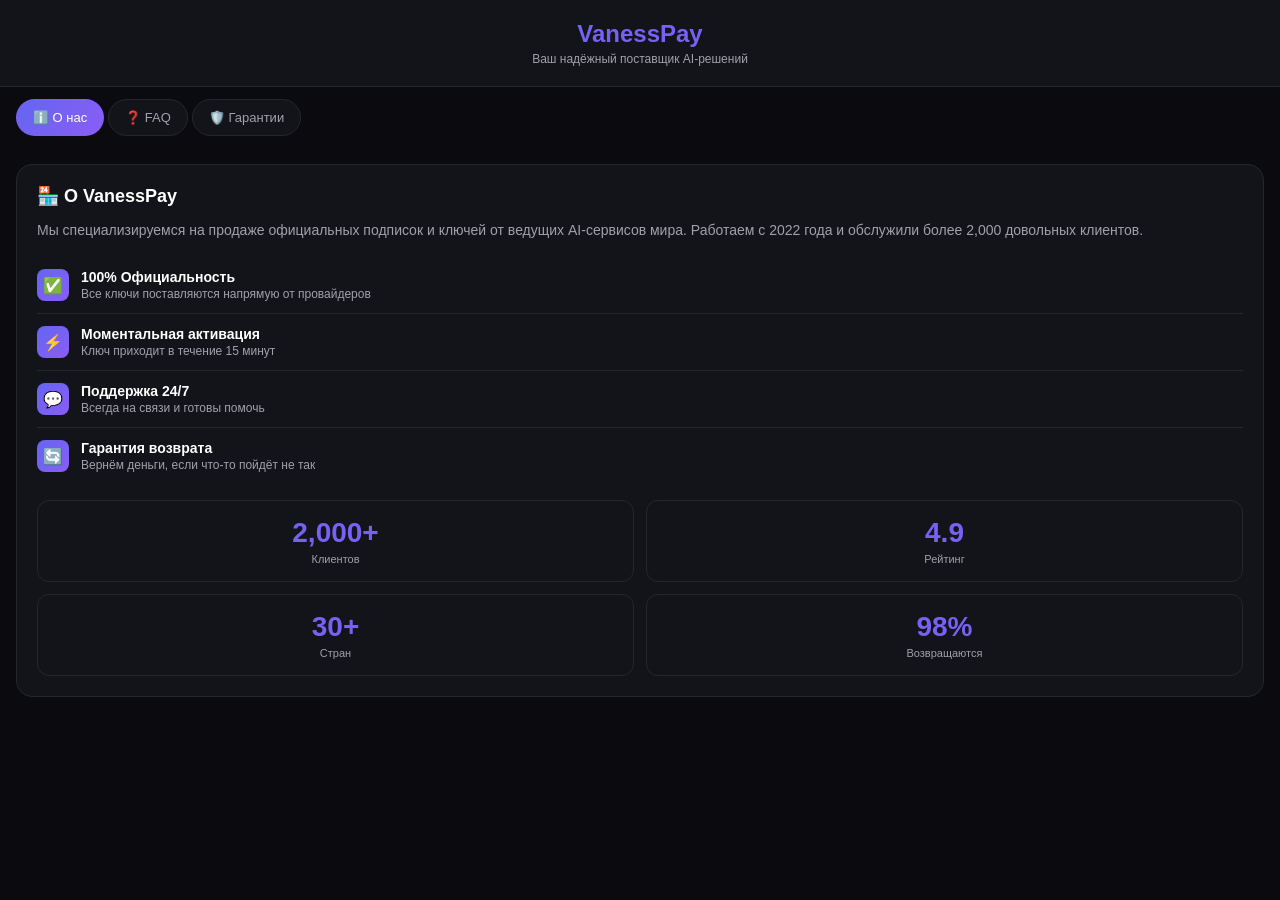
==== commit eced911d: "Fixes: remove dividers, remove reviews, fix product cards, 5 min activation, add logo, direct paymen" ====
--- a/mini-app/index.html
+++ b/mini-app/index.html
@@ -390,7 +390,6 @@
     <!-- Tabs -->
     <nav class="tabs">
       <div class="tab active" data-tab="about">ℹ️ О нас</div>
-      <div class="tab" data-tab="reviews">⭐ Отзывы</div>
       <div class="tab" data-tab="faq">❓ FAQ</div>
       <div class="tab" data-tab="guarantees">🛡️ Гарантии</div>
     </nav>
@@ -459,64 +458,6 @@
         </div>
       </div>
 
-      <!-- Отзывы -->
-      <div class="tab-content" id="reviews">
-        <div class="review-card">
-          <div class="review-header">
-            <span class="review-author">💬 Алексей М., Москва</span>
-            <span class="review-stars">⭐⭐⭐⭐⭐</span>
-          </div>
-          <div class="review-text">
-            «Заказывал ChatGPT Plus на месяц. Ключ пришёл за 10 минут, всё
-            работает идеально. Рекомендую!»
-          </div>
-        </div>
-
-        <div class="review-card">
-          <div class="review-header">
-            <span class="review-author">💬 Екатерина К., Киев</span>
-            <span class="review-stars">⭐⭐⭐⭐⭐</span>
-          </div>
-          <div class="review-text">
-            «Пользуюсь Midjourney через VanessPay уже полгода. Никаких проблем,
-            цены адекватные, поддержка отвечает быстро.»
-          </div>
-        </div>
-
-        <div class="review-card">
-          <div class="review-header">
-            <span class="review-author">💬 Дмитрий В., Алматы</span>
-            <span class="review-stars">⭐⭐⭐⭐⭐</span>
-          </div>
-          <div class="review-text">
-            «Получил Gemini Ultra + Veo. Всё официально, можно проверить в своём
-            аккаунте Google. Супер сервис!»
-          </div>
-        </div>
-
-        <div class="review-card">
-          <div class="review-header">
-            <span class="review-author">💬 Анна С., Минск</span>
-            <span class="review-stars">⭐⭐⭐⭐⭐</span>
-          </div>
-          <div class="review-text">
-            «Claude Pro — это просто космос! Спасибо команде за быструю
-            активацию и адекватные цены.»
-          </div>
-        </div>
-
-        <div class="review-card">
-          <div class="review-header">
-            <span class="review-author">💬 Максим Т., Ташкент</span>
-            <span class="review-stars">⭐⭐⭐⭐⭐</span>
-          </div>
-          <div class="review-text">
-            «Заказывал Sora 2 для своего проекта. Результат превзошёл ожидания.
-            Профессиональный подход!»
-          </div>
-        </div>
-      </div>
-
       <!-- FAQ -->
       <div class="tab-content" id="faq">
         <div class="faq-item">
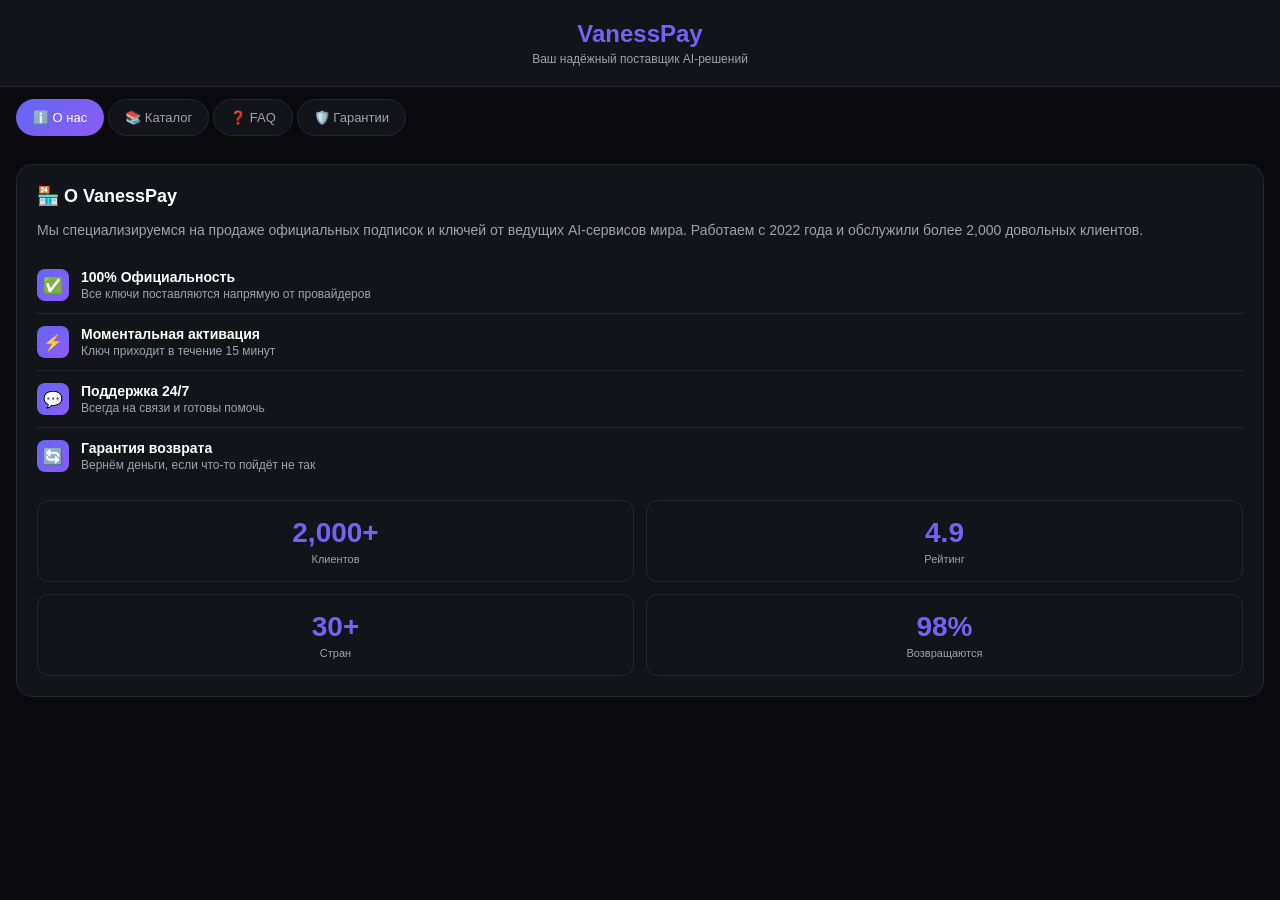
==== commit 23484d69: "Add: catalog tab to Mini App with all products and prices, manager button" ====
--- a/mini-app/index.html
+++ b/mini-app/index.html
@@ -252,6 +252,56 @@
         line-height: 1.5;
       }
 
+      /* Product Cards */
+      .product-card {
+        background: var(--card-bg);
+        border-radius: 16px;
+        padding: 16px;
+        margin-bottom: 12px;
+        border: 1px solid var(--border);
+      }
+
+      .product-header {
+        display: flex;
+        justify-content: space-between;
+        align-items: center;
+        margin-bottom: 8px;
+      }
+
+      .product-name {
+        font-size: 15px;
+        font-weight: 600;
+        display: flex;
+        align-items: center;
+        gap: 8px;
+      }
+
+      .product-price {
+        background: var(--gradient);
+        -webkit-background-clip: text;
+        -webkit-text-fill-color: transparent;
+        background-clip: text;
+        font-weight: 700;
+        font-size: 15px;
+      }
+
+      .product-desc {
+        font-size: 12px;
+        color: var(--text-secondary);
+        line-height: 1.5;
+      }
+
+      .catalog-note {
+        background: var(--card-bg);
+        border-radius: 12px;
+        padding: 16px;
+        margin-bottom: 16px;
+        border: 1px solid var(--border);
+        text-align: center;
+        font-size: 13px;
+        color: var(--text-secondary);
+      }
+
       /* FAQ */
       .faq-item {
         background: var(--card-bg);
@@ -390,6 +440,7 @@
     <!-- Tabs -->
     <nav class="tabs">
       <div class="tab active" data-tab="about">ℹ️ О нас</div>
+      <div class="tab" data-tab="catalog">📚 Каталог</div>
       <div class="tab" data-tab="faq">❓ FAQ</div>
       <div class="tab" data-tab="guarantees">🛡️ Гарантии</div>
     </nav>
@@ -458,6 +509,102 @@
         </div>
       </div>
 
+      <!-- Каталог -->
+      <div class="tab-content" id="catalog">
+        <div class="catalog-note">
+          💡 Все подписки официальные с полной гарантией!
+        </div>
+
+        <!-- ChatGPT -->
+        <div class="product-card">
+          <div class="product-header">
+            <div class="product-name">🤖 ChatGPT Plus</div>
+            <div class="product-price">1 990₽</div>
+          </div>
+          <div class="product-desc">GPT-4o, DALL-E 3, анализ файлов, 128K токенов</div>
+        </div>
+
+        <div class="product-card">
+          <div class="product-header">
+            <div class="product-name">🚀 ChatGPT Pro 5x</div>
+            <div class="product-price">9 800₽</div>
+          </div>
+          <div class="product-desc">5x ускорение, безлимит GPT-4o, приоритетный доступ</div>
+        </div>
+
+        <div class="product-card">
+          <div class="product-header">
+            <div class="product-name">🔥 ChatGPT Pro 20x</div>
+            <div class="product-price">18 900₽</div>
+          </div>
+          <div class="product-desc">20x ускорение, Sora для видео, безлимит всех моделей</div>
+        </div>
+
+        <!-- Claude -->
+        <div class="product-card">
+          <div class="product-header">
+            <div class="product-name">🎭 Claude Pro</div>
+            <div class="product-price">1 990₽</div>
+          </div>
+          <div class="product-desc">200K токенов, идеален для кода и аналитики</div>
+        </div>
+
+        <div class="product-card">
+          <div class="product-header">
+            <div class="product-name">💎 Claude Max 5x</div>
+            <div class="product-price">10 900₽</div>
+          </div>
+          <div class="product-desc">5x ускорение, расширенные лимиты сообщений</div>
+        </div>
+
+        <div class="product-card">
+          <div class="product-header">
+            <div class="product-name">👑 Claude Max 20x</div>
+            <div class="product-price">20 450₽</div>
+          </div>
+          <div class="product-desc">20x ускорение, максимальная мощь для команд</div>
+        </div>
+
+        <!-- HeyGen -->
+        <div class="product-card">
+          <div class="product-header">
+            <div class="product-name">🎬 HeyGen Creator</div>
+            <div class="product-price">3 490₽</div>
+          </div>
+          <div class="product-desc">AI видео с аватарами, безлимит генерация</div>
+        </div>
+
+        <!-- CapCut -->
+        <div class="product-card">
+          <div class="product-header">
+            <div class="product-name">✂️ CapCut Pro 6 мес</div>
+            <div class="product-price">3 990₽</div>
+          </div>
+          <div class="product-desc">AI видеоредактор, без водяных знаков, 6 месяцев</div>
+        </div>
+
+        <div class="product-card">
+          <div class="product-header">
+            <div class="product-name">✂️ CapCut Pro 1 мес</div>
+            <div class="product-price">990₽</div>
+          </div>
+          <div class="product-desc">AI видеоредактор, без водяных знаков</div>
+        </div>
+
+        <!-- Grok -->
+        <div class="product-card">
+          <div class="product-header">
+            <div class="product-name">🤖 Grok Super 2 мес</div>
+            <div class="product-price">1 990₽</div>
+          </div>
+          <div class="product-desc">xAI Илона Маска, Grok 2 + Grok 3, анализ изображений</div>
+        </div>
+
+        <a href="https://t.me/vanesspayer" class="cta-button">
+          💬 Написать менеджеру
+        </a>
+      </div>
+
       <!-- FAQ -->
       <div class="tab-content" id="faq">
         <div class="faq-item">
